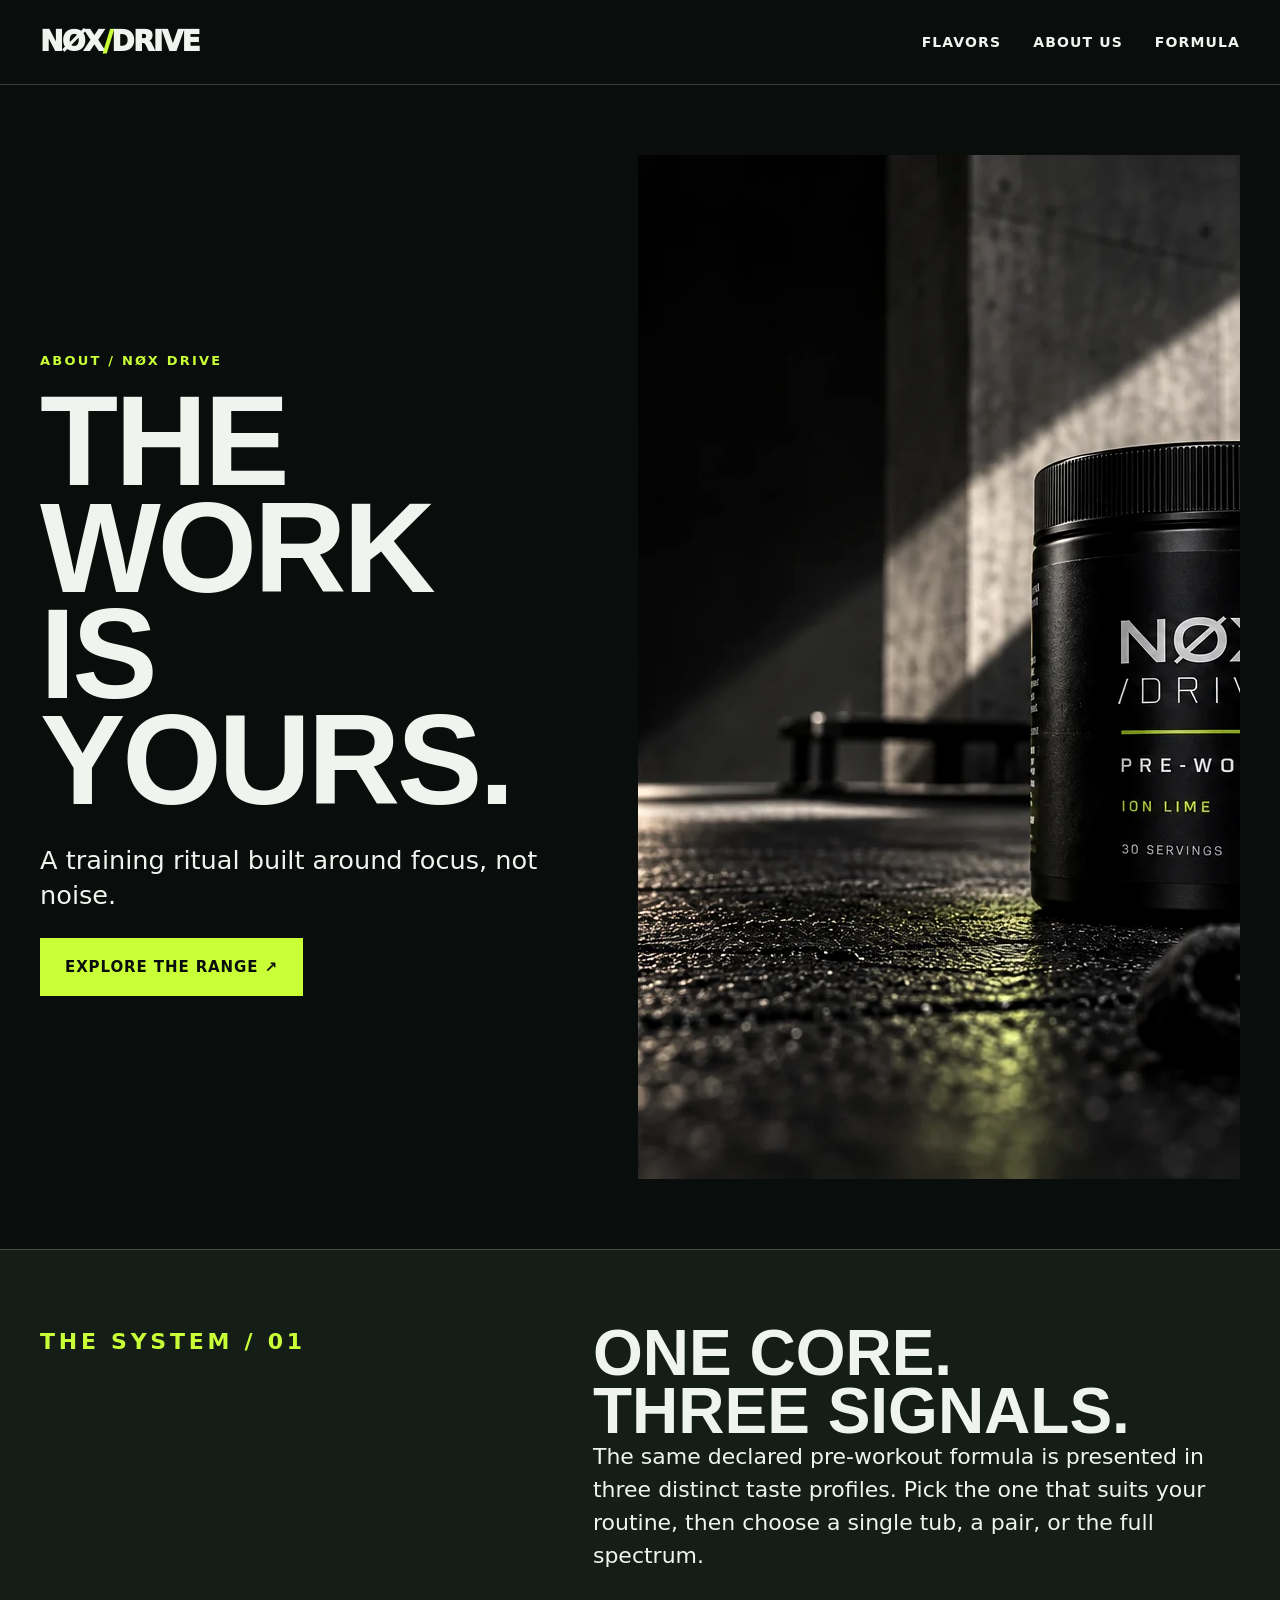
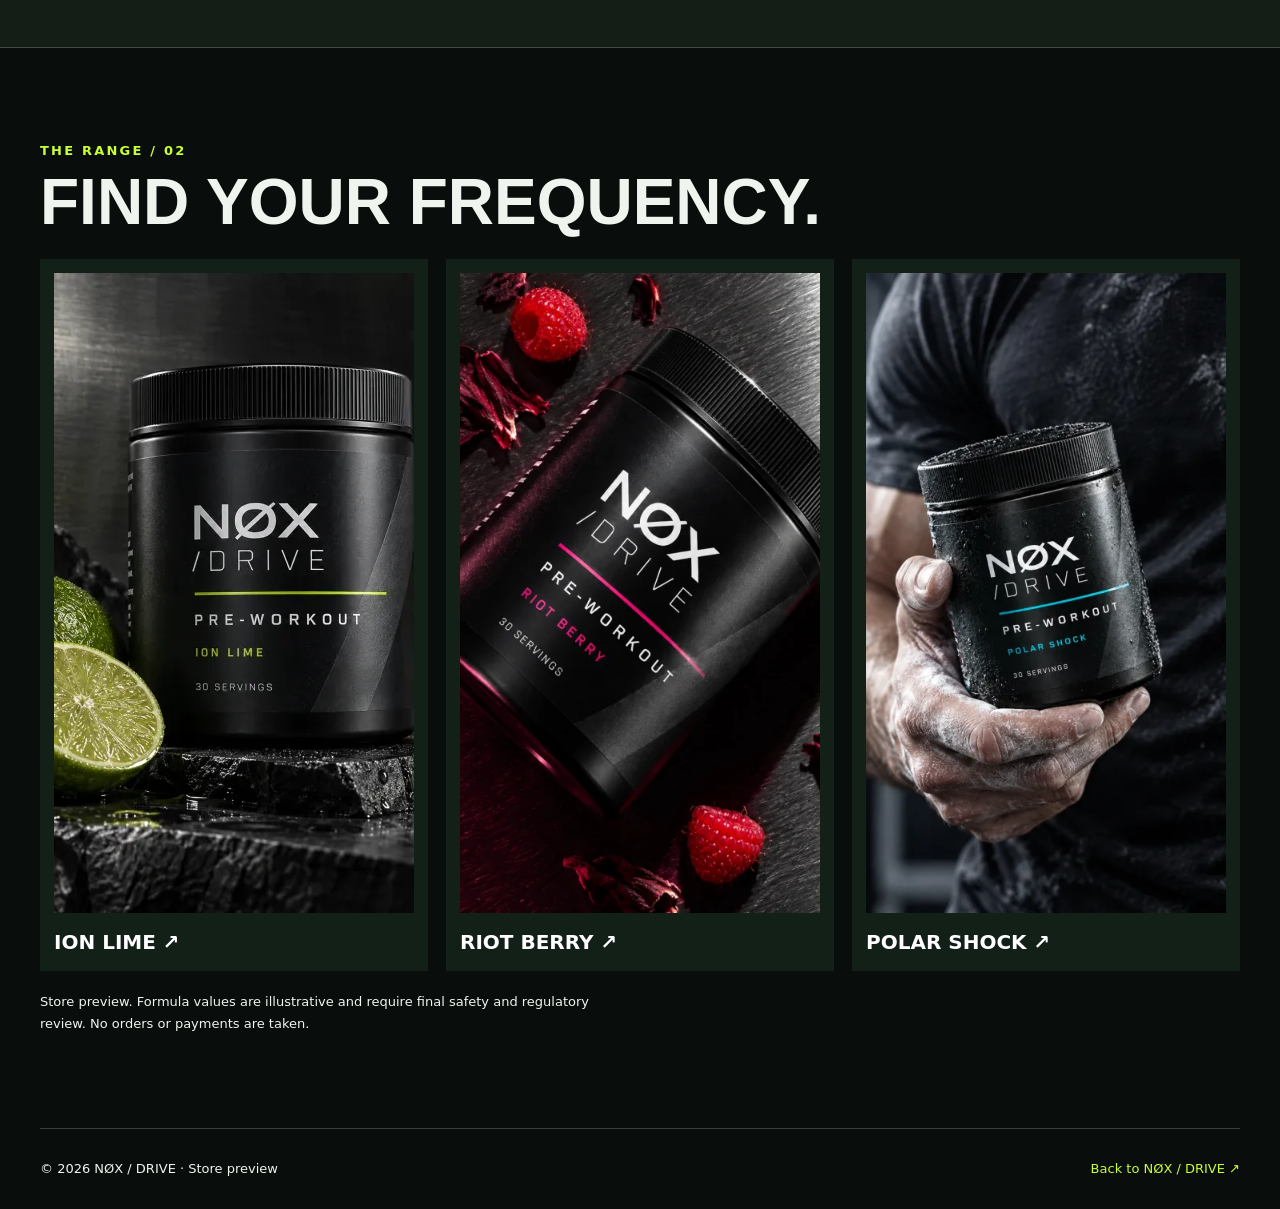
==== about.html @ c9fa3062 "Improve desktop hierarchy and add product pages" ====
<!doctype html><html lang="en"><head><meta charset="utf-8"><meta name="viewport" content="width=device-width,initial-scale=1"><meta name="theme-color" content="#090d0b"><meta name="description" content="The NØX Drive approach to focused training."><title>About NØX Drive — Own your next set</title><link rel="icon" href="data:,"><link rel="stylesheet" href="detail.css"></head><body>
<a class="skip" href="#main">Skip to content</a><header class="topbar"><nav class="nav shell" aria-label="Primary navigation"><a class="brand" href="index.html">NØX<span>/</span>DRIVE</a><div class="navlinks"><a href="index.html#shop">Flavors</a><a href="about.html" aria-current="page">About us</a><a href="index.html#formula">Formula</a></div></nav></header>
<main id="main"><section class="about-hero shell"><div><p class="eyebrow">About / NØX Drive</p><h1 class="display">THE WORK<br>IS YOURS.</h1><p class="lead">A training ritual built around focus, not noise.</p><a class="button" href="index.html#shop">Explore the range ↗</a></div><img src="assets/nox-campaign.webp" width="1536" height="1024" alt="NØX Drive tub beside weights in a dark gym"></section><section class="about-band"><div class="shell"><p class="eyebrow">The system / 01</p><div><h2>One core.<br>Three signals.</h2><p>The same declared pre-workout formula is presented in three distinct taste profiles. Pick the one that suits your routine, then choose a single tub, a pair, or the full spectrum.</p></div></div></section><section class="about-end shell"><p class="eyebrow">The range / 02</p><h2>Find your frequency.</h2><div class="related-grid"><a class="related-card" href="product.html?flavor=lime"><img src="assets/lime-hero-640.webp" width="640" height="640" alt="Ion Lime tub"><span>Ion Lime ↗</span></a><a class="related-card" href="product.html?flavor=berry"><img src="assets/nox-berry-640.webp" width="640" height="640" alt="Riot Berry tub"><span>Riot Berry ↗</span></a><a class="related-card" href="product.html?flavor=polar"><img src="assets/nox-polar-640.webp" width="640" height="640" alt="Polar Shock tub"><span>Polar Shock ↗</span></a></div><p class="caution">Store preview. Formula values are illustrative and require final safety and regulatory review. No orders or payments are taken.</p></section></main><footer class="footer shell"><span>© 2026 NØX / DRIVE · Store preview</span><a href="index.html">Back to NØX / DRIVE ↗</a></footer></body></html>
---- detail.css ----
:root{--black:#090d0b;--ink:#eff4ee;--muted:#b5c2b9;--signal:#c9ff36;--line:#ffffff32}*{box-sizing:border-box}body{margin:0;background:var(--black);color:var(--ink);font:16px/1.5 system-ui,-apple-system,sans-serif}a{color:inherit;text-decoration:none}img{display:block;max-width:100%}.shell{width:min(1440px,calc(100% - 80px));margin:auto}.skip{position:absolute;top:-60px;left:15px;padding:10px;background:var(--signal);color:var(--black)}.skip:focus{top:10px}:focus-visible{outline:3px solid var(--signal);outline-offset:4px}.topbar{border-bottom:1px solid var(--line)}.nav{min-height:84px;display:flex;align-items:center;gap:36px}.brand{font-size:28px;font-weight:950;letter-spacing:-.06em}.brand span{color:var(--signal)}.navlinks{display:flex;gap:32px;margin-left:auto;font-size:14px;font-weight:850;letter-spacing:.08em;text-transform:uppercase}.navlinks a:hover,.text-link:hover{color:var(--signal)}.eyebrow{font-size:13px;font-weight:850;letter-spacing:.17em;text-transform:uppercase;color:var(--signal)}.display{font:900 clamp(70px,10vw,155px)/.83 Impact,'Arial Narrow',sans-serif;letter-spacing:-.025em;text-transform:uppercase;margin:18px 0 30px}.lead{max-width:610px;font-size:clamp(20px,2vw,29px);line-height:1.35}.button{display:inline-flex;align-items:center;justify-content:center;min-height:58px;padding:14px 25px;background:var(--signal);color:var(--black);font-size:15px;font-weight:900;letter-spacing:.06em;text-transform:uppercase}.text-link{display:inline-flex;align-items:center;min-height:52px;margin-left:18px;border-bottom:1px solid var(--line);font-size:14px;font-weight:850;text-transform:uppercase}.product-hero{display:grid;grid-template-columns:1.08fr .92fr;gap:clamp(40px,6vw,100px);align-items:center;padding:80px 0 100px}.product-photo{margin:0;position:relative;background:radial-gradient(circle at 50% 40%,#ffffff24,transparent 65%),#151c17;border:1px solid var(--line)}.product-photo:before{content:"";position:absolute;inset:25px;border:1px solid var(--signal);opacity:.55;pointer-events:none}.product-photo img{width:100%;aspect-ratio:1;object-fit:cover}.product-photo figcaption{position:absolute;left:30px;bottom:25px;background:var(--black);padding:8px 12px;font-size:12px;font-weight:850;letter-spacing:.12em;text-transform:uppercase}.product-copy .display{font-size:clamp(66px,7.5vw,120px)}.product-copy p{color:var(--muted)}.product-copy .lead{color:var(--ink)}.telemetry{display:grid;grid-template-columns:repeat(3,1fr);margin:35px 0 28px;border-block:1px solid var(--line)}.telemetry div{padding:19px 12px 19px 0}.telemetry div+div{border-left:1px solid var(--line);padding-left:18px}.telemetry small{display:block;color:var(--muted);font-size:12px;text-transform:uppercase}.telemetry strong{display:block;font-size:20px}.caution{max-width:550px;margin-top:20px;font-size:13px;line-height:1.7}.related{background:#e6ece5;color:#152019;padding:70px 0 90px}.related .eyebrow{color:#3d5625}.related h2{font:900 clamp(45px,5vw,80px)/.9 Impact,sans-serif;margin:0 0 28px;text-transform:uppercase}.related-grid{display:grid;grid-template-columns:repeat(3,1fr);gap:18px}.related-card{background:#132018;color:white;padding:14px;font-size:20px;font-weight:900;text-transform:uppercase}.related-card img{width:100%;aspect-ratio:1;object-fit:cover;margin-bottom:14px}.related-card[aria-current=page]{outline:4px solid var(--signal)}.about-hero{min-height:680px;display:grid;grid-template-columns:1fr 1.1fr;align-items:center;gap:50px;padding:70px 0}.about-hero .display{max-width:670px}.about-hero img{width:100%;aspect-ratio:1.2;object-fit:cover;filter:contrast(1.05)}.about-band{border-block:1px solid var(--line);background:#151d17;padding:75px 0}.about-band .shell{display:grid;grid-template-columns:.7fr 1fr;gap:100px}.about-band h2{font:900 clamp(46px,5vw,80px)/.9 Impact,sans-serif;text-transform:uppercase;margin:0}.about-band p{font-size:22px;line-height:1.5;margin:0}.about-end{padding:80px 0}.about-end h2{font:900 clamp(46px,5vw,80px)/.9 Impact,sans-serif;margin:0 0 28px;text-transform:uppercase}.footer{display:flex;justify-content:space-between;gap:20px;padding:30px 0;border-top:1px solid var(--line);font-size:13px}.footer a{color:var(--signal)}@media(max-width:780px){.shell{width:calc(100% - 30px)}.nav{min-height:65px;gap:14px}.brand{font-size:20px}.navlinks{gap:12px;font-size:11px;letter-spacing:0}.product-hero,.about-hero{grid-template-columns:1fr;gap:30px;padding:30px 0 55px}.product-photo{order:0}.product-copy{order:1}.product-copy .display,.display{font-size:clamp(58px,16vw,94px)}.lead{font-size:21px}.telemetry strong{font-size:16px}.button{font-size:13px}.text-link{margin-left:0}.related{padding:50px 0}.related-grid{gap:8px}.related-card{padding:6px;font-size:12px}.about-hero img{aspect-ratio:1.3}.about-band .shell{grid-template-columns:1fr;gap:20px}.about-band p{font-size:18px}.footer{flex-direction:column}}@media(max-width:380px){.brand{font-size:18px}.navlinks{font-size:10px}}
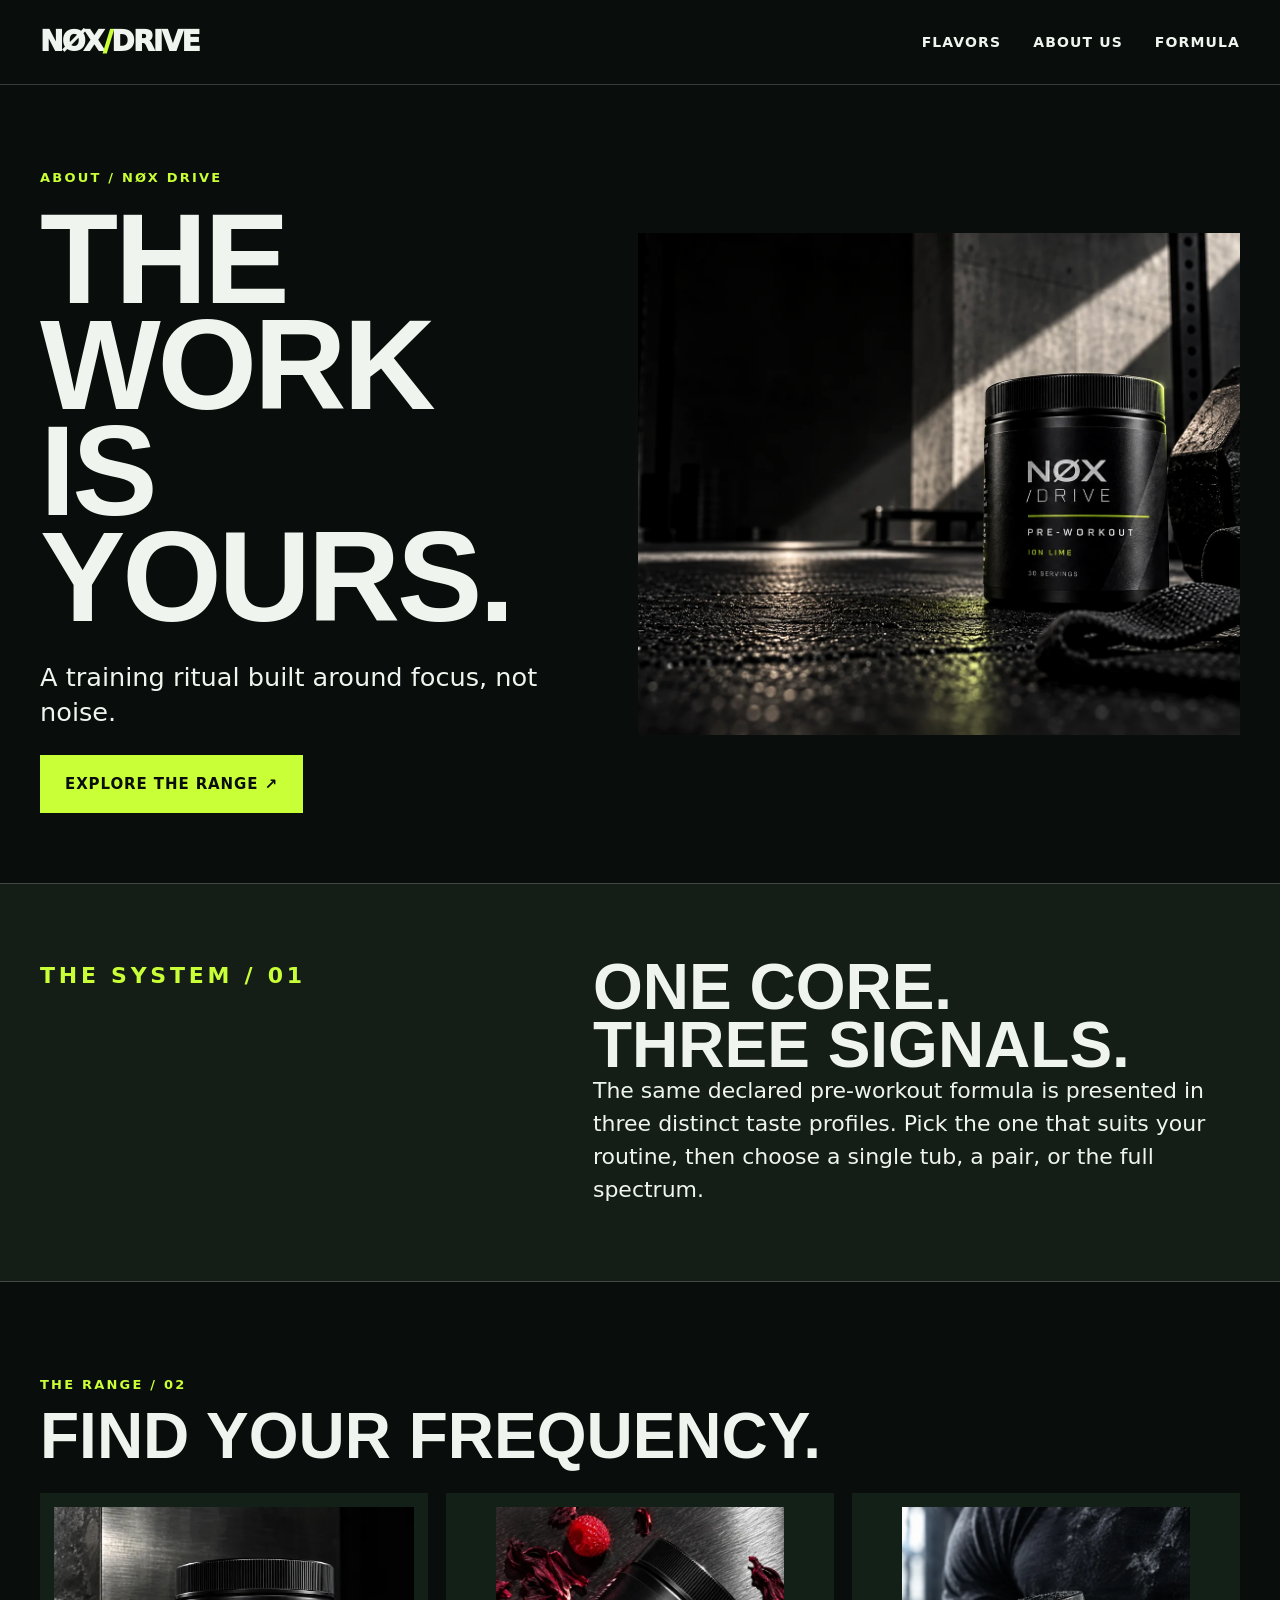
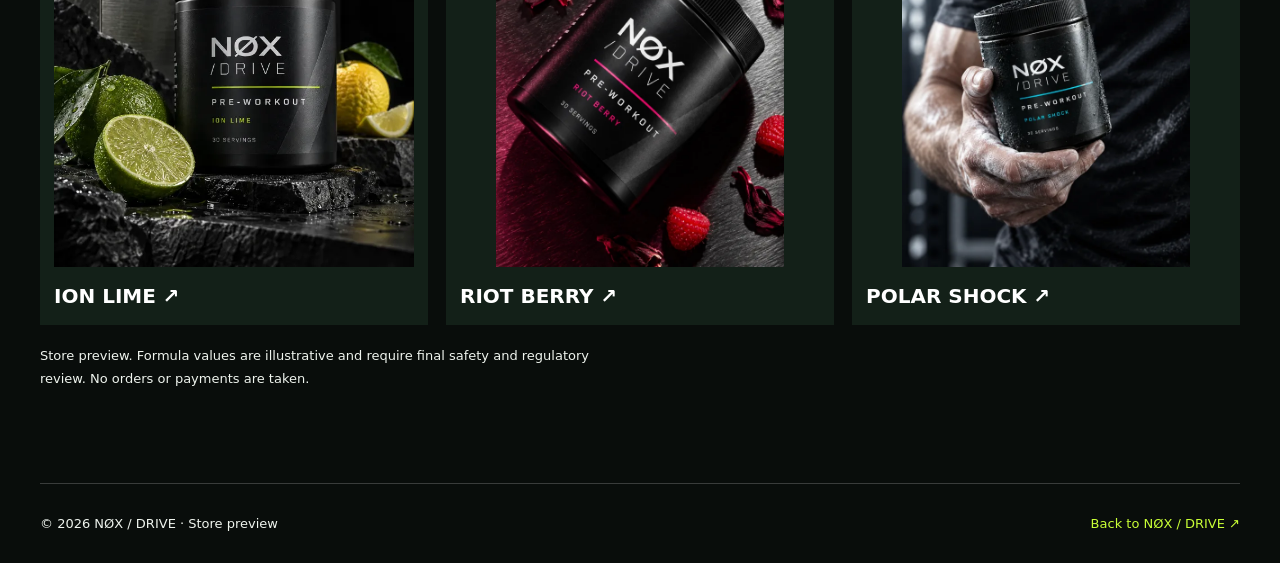
==== commit 05d23654: "Fix responsive photography and multipage cart regressions" ====
--- a/about.html
+++ b/about.html
@@ -1,3 +1,3 @@
-<!doctype html><html lang="en"><head><meta charset="utf-8"><meta name="viewport" content="width=device-width,initial-scale=1"><meta name="theme-color" content="#090d0b"><meta name="description" content="The NØX Drive approach to focused training."><title>About NØX Drive — Own your next set</title><link rel="icon" href="data:,"><link rel="stylesheet" href="detail.css"></head><body>
+<!doctype html><html lang="en"><head><meta charset="utf-8"><meta name="viewport" content="width=device-width,initial-scale=1"><meta name="theme-color" content="#090d0b"><meta name="description" content="The NØX Drive approach to focused training."><title>About NØX Drive — Own your next set</title><link rel="icon" href="data:,"><link rel="stylesheet" href="detail.css?v=20260922b"></head><body>
 <a class="skip" href="#main">Skip to content</a><header class="topbar"><nav class="nav shell" aria-label="Primary navigation"><a class="brand" href="index.html">NØX<span>/</span>DRIVE</a><div class="navlinks"><a href="index.html#shop">Flavors</a><a href="about.html" aria-current="page">About us</a><a href="index.html#formula">Formula</a></div></nav></header>
 <main id="main"><section class="about-hero shell"><div><p class="eyebrow">About / NØX Drive</p><h1 class="display">THE WORK<br>IS YOURS.</h1><p class="lead">A training ritual built around focus, not noise.</p><a class="button" href="index.html#shop">Explore the range ↗</a></div><img src="assets/nox-campaign.webp" width="1536" height="1024" alt="NØX Drive tub beside weights in a dark gym"></section><section class="about-band"><div class="shell"><p class="eyebrow">The system / 01</p><div><h2>One core.<br>Three signals.</h2><p>The same declared pre-workout formula is presented in three distinct taste profiles. Pick the one that suits your routine, then choose a single tub, a pair, or the full spectrum.</p></div></div></section><section class="about-end shell"><p class="eyebrow">The range / 02</p><h2>Find your frequency.</h2><div class="related-grid"><a class="related-card" href="product.html?flavor=lime"><img src="assets/lime-hero-640.webp" width="640" height="640" alt="Ion Lime tub"><span>Ion Lime ↗</span></a><a class="related-card" href="product.html?flavor=berry"><img src="assets/nox-berry-640.webp" width="640" height="640" alt="Riot Berry tub"><span>Riot Berry ↗</span></a><a class="related-card" href="product.html?flavor=polar"><img src="assets/nox-polar-640.webp" width="640" height="640" alt="Polar Shock tub"><span>Polar Shock ↗</span></a></div><p class="caution">Store preview. Formula values are illustrative and require final safety and regulatory review. No orders or payments are taken.</p></section></main><footer class="footer shell"><span>© 2026 NØX / DRIVE · Store preview</span><a href="index.html">Back to NØX / DRIVE ↗</a></footer></body></html>
--- a/detail.css
+++ b/detail.css
@@ -1 +1,8 @@
 :root{--black:#090d0b;--ink:#eff4ee;--muted:#b5c2b9;--signal:#c9ff36;--line:#ffffff32}*{box-sizing:border-box}body{margin:0;background:var(--black);color:var(--ink);font:16px/1.5 system-ui,-apple-system,sans-serif}a{color:inherit;text-decoration:none}img{display:block;max-width:100%}.shell{width:min(1440px,calc(100% - 80px));margin:auto}.skip{position:absolute;top:-60px;left:15px;padding:10px;background:var(--signal);color:var(--black)}.skip:focus{top:10px}:focus-visible{outline:3px solid var(--signal);outline-offset:4px}.topbar{border-bottom:1px solid var(--line)}.nav{min-height:84px;display:flex;align-items:center;gap:36px}.brand{font-size:28px;font-weight:950;letter-spacing:-.06em}.brand span{color:var(--signal)}.navlinks{display:flex;gap:32px;margin-left:auto;font-size:14px;font-weight:850;letter-spacing:.08em;text-transform:uppercase}.navlinks a:hover,.text-link:hover{color:var(--signal)}.eyebrow{font-size:13px;font-weight:850;letter-spacing:.17em;text-transform:uppercase;color:var(--signal)}.display{font:900 clamp(70px,10vw,155px)/.83 Impact,'Arial Narrow',sans-serif;letter-spacing:-.025em;text-transform:uppercase;margin:18px 0 30px}.lead{max-width:610px;font-size:clamp(20px,2vw,29px);line-height:1.35}.button{display:inline-flex;align-items:center;justify-content:center;min-height:58px;padding:14px 25px;background:var(--signal);color:var(--black);font-size:15px;font-weight:900;letter-spacing:.06em;text-transform:uppercase}.text-link{display:inline-flex;align-items:center;min-height:52px;margin-left:18px;border-bottom:1px solid var(--line);font-size:14px;font-weight:850;text-transform:uppercase}.product-hero{display:grid;grid-template-columns:1.08fr .92fr;gap:clamp(40px,6vw,100px);align-items:center;padding:80px 0 100px}.product-photo{margin:0;position:relative;background:radial-gradient(circle at 50% 40%,#ffffff24,transparent 65%),#151c17;border:1px solid var(--line)}.product-photo:before{content:"";position:absolute;inset:25px;border:1px solid var(--signal);opacity:.55;pointer-events:none}.product-photo img{width:100%;aspect-ratio:1;object-fit:cover}.product-photo figcaption{position:absolute;left:30px;bottom:25px;background:var(--black);padding:8px 12px;font-size:12px;font-weight:850;letter-spacing:.12em;text-transform:uppercase}.product-copy .display{font-size:clamp(66px,7.5vw,120px)}.product-copy p{color:var(--muted)}.product-copy .lead{color:var(--ink)}.telemetry{display:grid;grid-template-columns:repeat(3,1fr);margin:35px 0 28px;border-block:1px solid var(--line)}.telemetry div{padding:19px 12px 19px 0}.telemetry div+div{border-left:1px solid var(--line);padding-left:18px}.telemetry small{display:block;color:var(--muted);font-size:12px;text-transform:uppercase}.telemetry strong{display:block;font-size:20px}.caution{max-width:550px;margin-top:20px;font-size:13px;line-height:1.7}.related{background:#e6ece5;color:#152019;padding:70px 0 90px}.related .eyebrow{color:#3d5625}.related h2{font:900 clamp(45px,5vw,80px)/.9 Impact,sans-serif;margin:0 0 28px;text-transform:uppercase}.related-grid{display:grid;grid-template-columns:repeat(3,1fr);gap:18px}.related-card{background:#132018;color:white;padding:14px;font-size:20px;font-weight:900;text-transform:uppercase}.related-card img{width:100%;aspect-ratio:1;object-fit:cover;margin-bottom:14px}.related-card[aria-current=page]{outline:4px solid var(--signal)}.about-hero{min-height:680px;display:grid;grid-template-columns:1fr 1.1fr;align-items:center;gap:50px;padding:70px 0}.about-hero .display{max-width:670px}.about-hero img{width:100%;aspect-ratio:1.2;object-fit:cover;filter:contrast(1.05)}.about-band{border-block:1px solid var(--line);background:#151d17;padding:75px 0}.about-band .shell{display:grid;grid-template-columns:.7fr 1fr;gap:100px}.about-band h2{font:900 clamp(46px,5vw,80px)/.9 Impact,sans-serif;text-transform:uppercase;margin:0}.about-band p{font-size:22px;line-height:1.5;margin:0}.about-end{padding:80px 0}.about-end h2{font:900 clamp(46px,5vw,80px)/.9 Impact,sans-serif;margin:0 0 28px;text-transform:uppercase}.footer{display:flex;justify-content:space-between;gap:20px;padding:30px 0;border-top:1px solid var(--line);font-size:13px}.footer a{color:var(--signal)}@media(max-width:780px){.shell{width:calc(100% - 30px)}.nav{min-height:65px;gap:14px}.brand{font-size:20px}.navlinks{gap:12px;font-size:11px;letter-spacing:0}.product-hero,.about-hero{grid-template-columns:1fr;gap:30px;padding:30px 0 55px}.product-photo{order:0}.product-copy{order:1}.product-copy .display,.display{font-size:clamp(58px,16vw,94px)}.lead{font-size:21px}.telemetry strong{font-size:16px}.button{font-size:13px}.text-link{margin-left:0}.related{padding:50px 0}.related-grid{gap:8px}.related-card{padding:6px;font-size:12px}.about-hero img{aspect-ratio:1.3}.about-band .shell{grid-template-columns:1fr;gap:20px}.about-band p{font-size:18px}.footer{flex-direction:column}}@media(max-width:380px){.brand{font-size:18px}.navlinks{font-size:10px}}
+/* Responsive media: HTML dimensions reserve space, CSS preserves the photo. */
+img{height:auto}
+.product-photo img,.product-image img{height:auto;aspect-ratio:auto;object-fit:contain;max-height:680px;width:100%}
+.related-card img{height:auto;aspect-ratio:1;object-fit:contain}
+.product-hero>*,.about-hero>*{min-width:0}
+.display{overflow-wrap:break-word}
+@media(max-width:780px){.product-photo img,.product-image img{max-height:480px;aspect-ratio:auto}.related-card{overflow-wrap:break-word}}
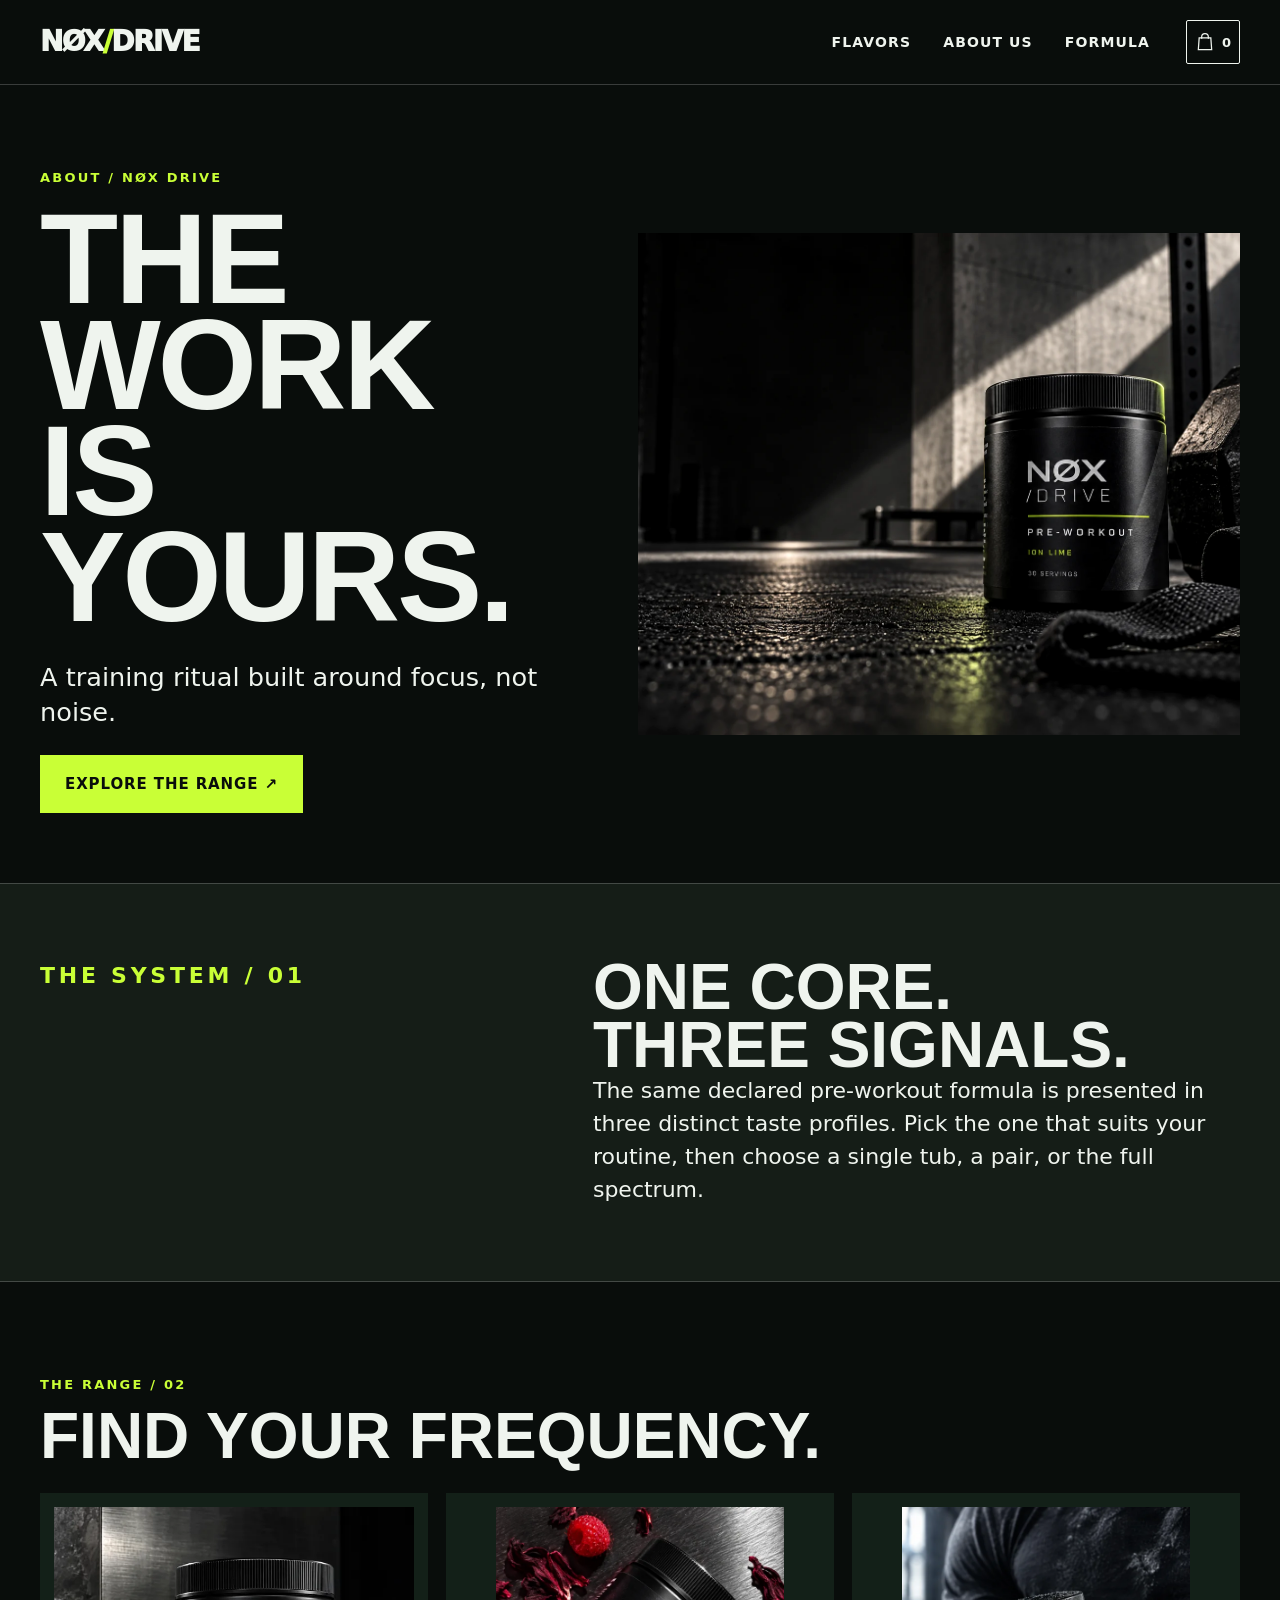
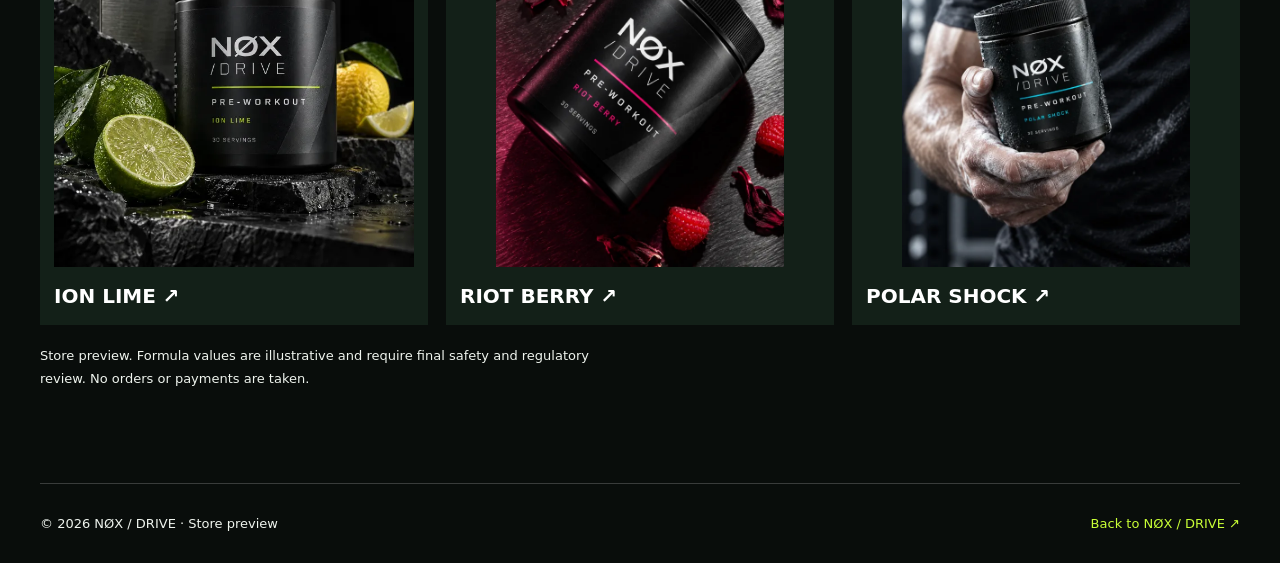
==== commit 85613e5d: "Refine premium product UX with direct bag and mobile hierarchy" ====
--- a/about.html
+++ b/about.html
@@ -1,3 +1,3 @@
-<!doctype html><html lang="en"><head><meta charset="utf-8"><meta name="viewport" content="width=device-width,initial-scale=1"><meta name="theme-color" content="#090d0b"><meta name="description" content="The NØX Drive approach to focused training."><title>About NØX Drive — Own your next set</title><link rel="icon" href="data:,"><link rel="stylesheet" href="detail.css?v=20260922b"></head><body>
+<!doctype html><html lang="en" data-brand="nox"><head><meta charset="utf-8"><meta name="viewport" content="width=device-width,initial-scale=1"><meta name="theme-color" content="#090d0b"><meta name="description" content="The NØX Drive approach to focused training."><title>About NØX Drive — Own your next set</title><link rel="icon" href="data:,"><link rel="stylesheet" href="detail.css?v=20260922b"><link rel="stylesheet" href="detail-commerce.css?v=20260922c"></head><body>
 <a class="skip" href="#main">Skip to content</a><header class="topbar"><nav class="nav shell" aria-label="Primary navigation"><a class="brand" href="index.html">NØX<span>/</span>DRIVE</a><div class="navlinks"><a href="index.html#shop">Flavors</a><a href="about.html" aria-current="page">About us</a><a href="index.html#formula">Formula</a></div></nav></header>
-<main id="main"><section class="about-hero shell"><div><p class="eyebrow">About / NØX Drive</p><h1 class="display">THE WORK<br>IS YOURS.</h1><p class="lead">A training ritual built around focus, not noise.</p><a class="button" href="index.html#shop">Explore the range ↗</a></div><img src="assets/nox-campaign.webp" width="1536" height="1024" alt="NØX Drive tub beside weights in a dark gym"></section><section class="about-band"><div class="shell"><p class="eyebrow">The system / 01</p><div><h2>One core.<br>Three signals.</h2><p>The same declared pre-workout formula is presented in three distinct taste profiles. Pick the one that suits your routine, then choose a single tub, a pair, or the full spectrum.</p></div></div></section><section class="about-end shell"><p class="eyebrow">The range / 02</p><h2>Find your frequency.</h2><div class="related-grid"><a class="related-card" href="product.html?flavor=lime"><img src="assets/lime-hero-640.webp" width="640" height="640" alt="Ion Lime tub"><span>Ion Lime ↗</span></a><a class="related-card" href="product.html?flavor=berry"><img src="assets/nox-berry-640.webp" width="640" height="640" alt="Riot Berry tub"><span>Riot Berry ↗</span></a><a class="related-card" href="product.html?flavor=polar"><img src="assets/nox-polar-640.webp" width="640" height="640" alt="Polar Shock tub"><span>Polar Shock ↗</span></a></div><p class="caution">Store preview. Formula values are illustrative and require final safety and regulatory review. No orders or payments are taken.</p></section></main><footer class="footer shell"><span>© 2026 NØX / DRIVE · Store preview</span><a href="index.html">Back to NØX / DRIVE ↗</a></footer></body></html>
+<main id="main"><section class="about-hero shell"><div><p class="eyebrow">About / NØX Drive</p><h1 class="display">THE WORK<br>IS YOURS.</h1><p class="lead">A training ritual built around focus, not noise.</p><a class="button" href="index.html#shop">Explore the range ↗</a></div><img src="assets/nox-campaign.webp" width="1536" height="1024" alt="NØX Drive tub beside weights in a dark gym"></section><section class="about-band"><div class="shell"><p class="eyebrow">The system / 01</p><div><h2>One core.<br>Three signals.</h2><p>The same declared pre-workout formula is presented in three distinct taste profiles. Pick the one that suits your routine, then choose a single tub, a pair, or the full spectrum.</p></div></div></section><section class="about-end shell"><p class="eyebrow">The range / 02</p><h2>Find your frequency.</h2><div class="related-grid"><a class="related-card" href="product.html?flavor=lime"><img src="assets/lime-hero-640.webp" width="640" height="640" alt="Ion Lime tub"><span>Ion Lime ↗</span></a><a class="related-card" href="product.html?flavor=berry"><img src="assets/nox-berry-640.webp" width="640" height="640" alt="Riot Berry tub"><span>Riot Berry ↗</span></a><a class="related-card" href="product.html?flavor=polar"><img src="assets/nox-polar-640.webp" width="640" height="640" alt="Polar Shock tub"><span>Polar Shock ↗</span></a></div><p class="caution">Store preview. Formula values are illustrative and require final safety and regulatory review. No orders or payments are taken.</p></section></main><footer class="footer shell"><span>© 2026 NØX / DRIVE · Store preview</span><a href="index.html">Back to NØX / DRIVE ↗</a></footer><script src="detail-commerce.js?v=20260922c" defer></script><script src="cart.js?v=20260922b" defer></script></body></html>
--- a/detail-commerce.css
+++ b/detail-commerce.css
@@ -0,0 +1,42 @@
+/* Commerce utilities retain each brand's art direction. */
+:root{--bag-paper:#fbf9ef;--bag-ink:#143a31;--bag-action:#143a31;--bag-on-action:#fff}
+html[data-brand="nox"]{--bag-paper:#101712;--bag-ink:#eff4ee;--bag-action:var(--signal);--bag-on-action:#090d0b}
+html[data-brand="lumera"]{--bag-paper:#fcf9f1;--bag-ink:#263d35;--bag-action:#263d35}
+.detail-header{position:relative}.detail-bag{flex-shrink:0;display:inline-flex;align-items:center;justify-content:center;gap:7px;min-width:48px;min-height:44px;padding:8px;border:1px solid currentColor;border-radius:2px;background:none;color:inherit;cursor:pointer;font:600 13px system-ui}
+html[data-brand="lumera"] .detail-header{grid-template-columns:1fr auto 1fr auto}
+.detail-crumb{padding-top:24px;font-size:13px;color:inherit;opacity:.8;display:flex;gap:12px;align-items:center}.detail-crumb a{padding:8px 0;text-decoration:underline;text-underline-offset:4px}
+.detail-options{display:flex;gap:8px;flex-wrap:wrap;margin:22px 0}.detail-options a{display:inline-flex;align-items:center;min-height:44px;padding:9px 13px;border:1px solid var(--line);font:600 12px/1.3 system-ui}
+.detail-options a[aria-current="page"]{background:var(--bag-action);color:var(--bag-on-action);border-color:var(--bag-action)}.detail-options a:hover{border-color:currentColor}
+#product-add{border:0;cursor:pointer;transition:filter .15s}#product-add:hover{filter:brightness(.92)}
+.product-copy #product-description{display:none}
+.product-copy .button{font-family:inherit}
+.detail-locked{overflow:hidden}.detail-overlay{position:fixed;inset:0;background:#07160fa6;z-index:90;opacity:0;pointer-events:none;transition:opacity .2s}.detail-overlay.is-open{opacity:1;pointer-events:auto}
+.detail-cart{position:fixed;right:0;inset-block:0;z-index:100;width:min(480px,100%);display:grid;grid-template-rows:auto minmax(0,1fr) auto;background:var(--bag-paper);color:var(--bag-ink);box-shadow:-20px 0 70px #0003;transform:translateX(105%);transition:transform .25s}.detail-cart.is-open{transform:none}.detail-cart[inert]{visibility:hidden}
+.detail-cart button{font:600 14px system-ui;cursor:pointer;color:inherit}.cart-head{display:flex;align-items:center;justify-content:space-between;border-bottom:1px solid var(--line);padding:20px 24px}.cart-head h2{font-size:26px;margin:0}.cart-head button{background:none;border:0;min-height:44px;padding:10px}
+.detail-lines{padding:8px 24px;overflow:auto;overscroll-behavior:contain}.shop-line{display:grid;grid-template-columns:88px minmax(0,1fr);gap:16px;padding:22px 0;border-bottom:1px solid var(--line)}.shop-line img{width:88px;height:110px;object-fit:contain}.shop-line h3{font:600 17px/1.35 system-ui;margin:0 0 6px}.shop-line p{font-size:13px;line-height:1.5;margin:0 0 8px;opacity:.8}.shop-line strong{font-size:16px}.shop-quantity{display:flex;flex-wrap:wrap;align-items:center;margin-top:10px;gap:6px}.shop-quantity button{min-width:40px;min-height:44px;background:none;border:1px solid var(--line);padding:8px}.shop-quantity output{min-width:24px;text-align:center}.shop-quantity .shop-remove{border:0;text-decoration:underline;font-size:12px}.shop-empty{padding:50px 0;line-height:1.7}
+.cart-foot{border-top:1px solid var(--line);padding:22px 24px max(22px,env(safe-area-inset-bottom))}.cart-foot[hidden]{display:none}.detail-total{display:flex;justify-content:space-between;font-size:20px;margin-bottom:18px}#checkout,.demo-return{width:100%;padding:16px;min-height:54px;background:var(--bag-action);color:var(--bag-on-action);border:0}#checkout:disabled{opacity:.4;cursor:not-allowed}.cart-foot p{font-size:12px;text-align:center;margin:12px 0 0}.demo-complete{padding:50px 0}.demo-complete>span{font-size:13px;letter-spacing:.1em}.demo-complete p{line-height:1.6;font-size:15px}
+.detail-toast{position:fixed;z-index:110;left:50%;bottom:20px;transform:translate(-50%,20px);opacity:0;visibility:hidden;max-width:calc(100% - 32px);padding:12px 20px;background:var(--bag-action);color:var(--bag-on-action);font-size:14px;pointer-events:none}.detail-toast.show{opacity:1;visibility:visible;transform:translate(-50%,0)}
+.detail-locked .detail-toast{clip-path:inset(50%);width:1px;height:1px;padding:0;overflow:hidden}
+@media(min-width:1100px){.product-hero{padding-top:36px}.product-copy .display{font-size:clamp(70px,6.2vw,108px)}}
+@media(max-width:780px){
+ .detail-header{gap:12px;flex-wrap:wrap;align-items:center;padding-block:14px}
+ .detail-header nav,.detail-header .navlinks{gap:16px;font-size:12px}
+ .detail-header .navlinks{order:3;flex-basis:100%;margin:0;justify-content:flex-start}
+ html[data-brand="nox"] .detail-bag{margin-left:auto}
+ html[data-brand="vyra"] .detail-header nav{order:3;width:100%;justify-content:flex-start}
+ html[data-brand="vyra"] .detail-bag{margin-left:auto}
+ html[data-brand="lumera"] .detail-header{grid-template-columns:1fr auto;gap:6px 16px}
+ html[data-brand="lumera"] .detail-header .wordmark{grid-column:1;grid-row:1}
+ html[data-brand="lumera"] .detail-header nav:first-child{grid-column:1/-1;grid-row:2;justify-content:flex-start}
+ html[data-brand="lumera"] .detail-header nav:last-of-type{display:none}
+ html[data-brand="lumera"] .detail-bag{grid-column:2;grid-row:1}
+ .detail-crumb{padding-top:12px;font-size:12px}.product-hero{padding-top:16px;gap:22px}
+ .product-image,.product-photo{grid-row:1;margin:0;order:0}.product-copy{order:1}
+ .product-image img,.product-photo img{max-height:350px;object-fit:contain}
+ .product-copy .display{font-size:clamp(52px,13vw,74px);line-height:1;letter-spacing:-.045em;margin-block:14px 20px}
+ .product-copy .lead{font-size:22px}.product-copy .intro{font-size:17px}
+ .product-copy>.button{width:100%;margin:20px 0 0}.product-copy>.text-link{margin:10px 0 0}
+ .detail-options{gap:6px;margin:20px 0}.detail-options a{flex:1;justify-content:center;text-align:center;padding:8px;min-width:0;font-size:11px}
+ .related-grid{gap:12px}.related-card{line-height:1.45}
+}
+@media(prefers-reduced-motion:reduce){*,*::before,*::after{scroll-behavior:auto!important;transition:none!important;animation:none!important}}
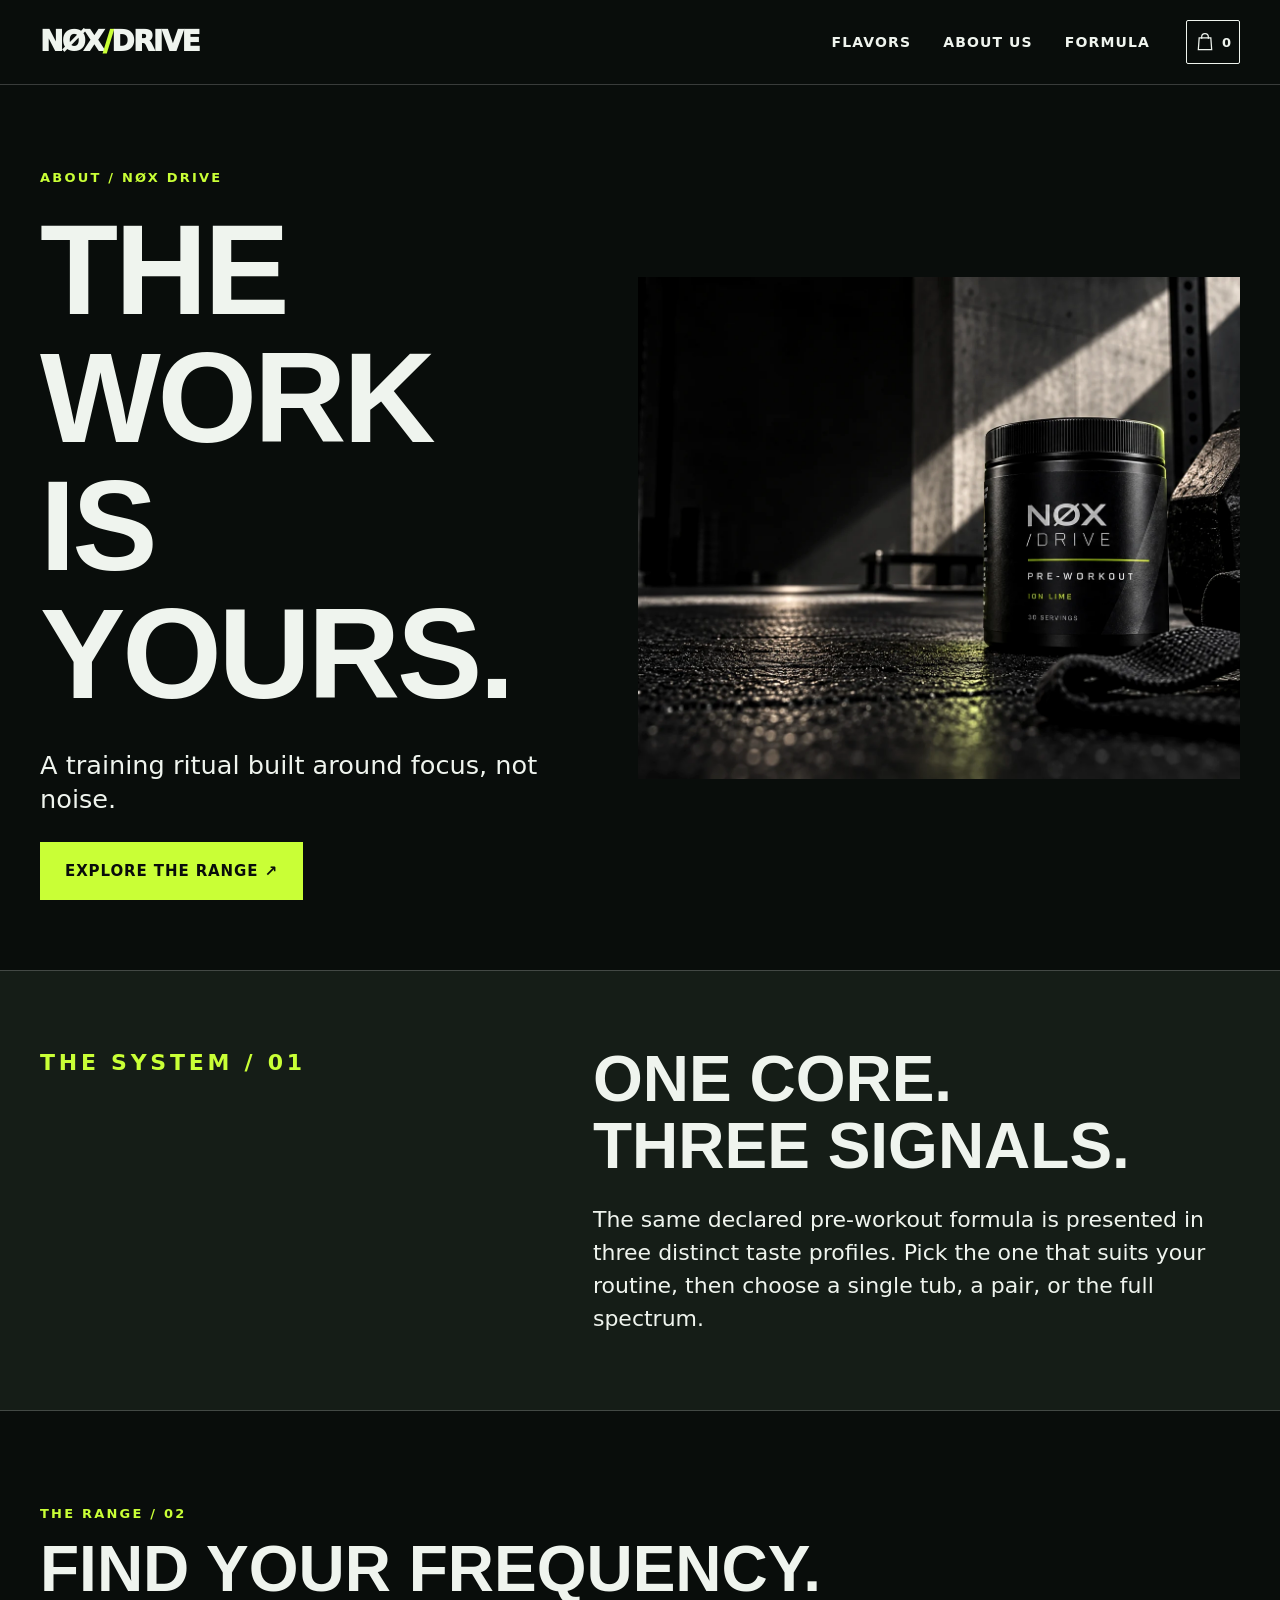
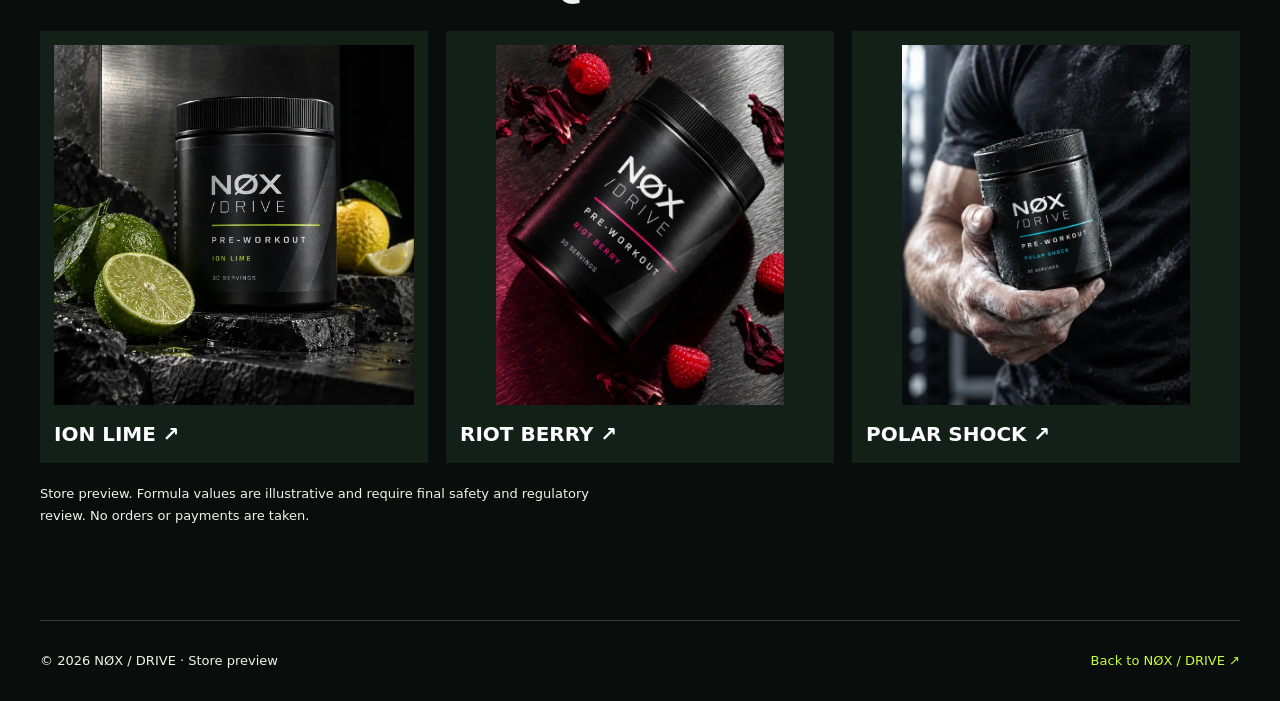
==== commit b9e0deda: "Refine display rhythm and supporting text readability" ====
--- a/about.html
+++ b/about.html
@@ -1,3 +1,3 @@
-<!doctype html><html lang="en" data-brand="nox"><head><meta charset="utf-8"><meta name="viewport" content="width=device-width,initial-scale=1"><meta name="theme-color" content="#090d0b"><meta name="description" content="The NØX Drive approach to focused training."><title>About NØX Drive — Own your next set</title><link rel="icon" href="data:,"><link rel="stylesheet" href="detail.css?v=20260922b"><link rel="stylesheet" href="detail-commerce.css?v=20260922c"></head><body>
+<!doctype html><html lang="en" data-brand="nox"><head><meta charset="utf-8"><meta name="viewport" content="width=device-width,initial-scale=1"><meta name="theme-color" content="#090d0b"><meta name="description" content="The NØX Drive approach to focused training."><title>About NØX Drive — Own your next set</title><link rel="icon" href="data:,"><link rel="stylesheet" href="detail.css?v=20260922g"><link rel="stylesheet" href="detail-commerce.css?v=20260922c"></head><body>
 <a class="skip" href="#main">Skip to content</a><header class="topbar"><nav class="nav shell" aria-label="Primary navigation"><a class="brand" href="index.html">NØX<span>/</span>DRIVE</a><div class="navlinks"><a href="index.html#shop">Flavors</a><a href="about.html" aria-current="page">About us</a><a href="index.html#formula">Formula</a></div></nav></header>
 <main id="main"><section class="about-hero shell"><div><p class="eyebrow">About / NØX Drive</p><h1 class="display">THE WORK<br>IS YOURS.</h1><p class="lead">A training ritual built around focus, not noise.</p><a class="button" href="index.html#shop">Explore the range ↗</a></div><img src="assets/nox-campaign.webp" width="1536" height="1024" alt="NØX Drive tub beside weights in a dark gym"></section><section class="about-band"><div class="shell"><p class="eyebrow">The system / 01</p><div><h2>One core.<br>Three signals.</h2><p>The same declared pre-workout formula is presented in three distinct taste profiles. Pick the one that suits your routine, then choose a single tub, a pair, or the full spectrum.</p></div></div></section><section class="about-end shell"><p class="eyebrow">The range / 02</p><h2>Find your frequency.</h2><div class="related-grid"><a class="related-card" href="product.html?flavor=lime"><img src="assets/lime-hero-640.webp" width="640" height="640" alt="Ion Lime tub"><span>Ion Lime ↗</span></a><a class="related-card" href="product.html?flavor=berry"><img src="assets/nox-berry-640.webp" width="640" height="640" alt="Riot Berry tub"><span>Riot Berry ↗</span></a><a class="related-card" href="product.html?flavor=polar"><img src="assets/nox-polar-640.webp" width="640" height="640" alt="Polar Shock tub"><span>Polar Shock ↗</span></a></div><p class="caution">Store preview. Formula values are illustrative and require final safety and regulatory review. No orders or payments are taken.</p></section></main><footer class="footer shell"><span>© 2026 NØX / DRIVE · Store preview</span><a href="index.html">Back to NØX / DRIVE ↗</a></footer><script src="detail-commerce.js?v=20260922c" defer></script><script src="cart.js?v=20260922b" defer></script></body></html>
--- a/detail.css
+++ b/detail.css
@@ -5,4 +5,8 @@
 .related-card img{height:auto;aspect-ratio:1;object-fit:contain}
 .product-hero>*,.about-hero>*{min-width:0}
 .display{overflow-wrap:break-word}
+.display{line-height:1}
+.related h2,.about-band h2,.about-end h2{line-height:1.05}
+.about-band h2{margin-bottom:22px}
+@media(max-width:780px){.related-card{font-size:14px;line-height:1.45}.related-card img{margin-bottom:12px}}
 @media(max-width:780px){.product-photo img,.product-image img{max-height:480px;aspect-ratio:auto}.related-card{overflow-wrap:break-word}}
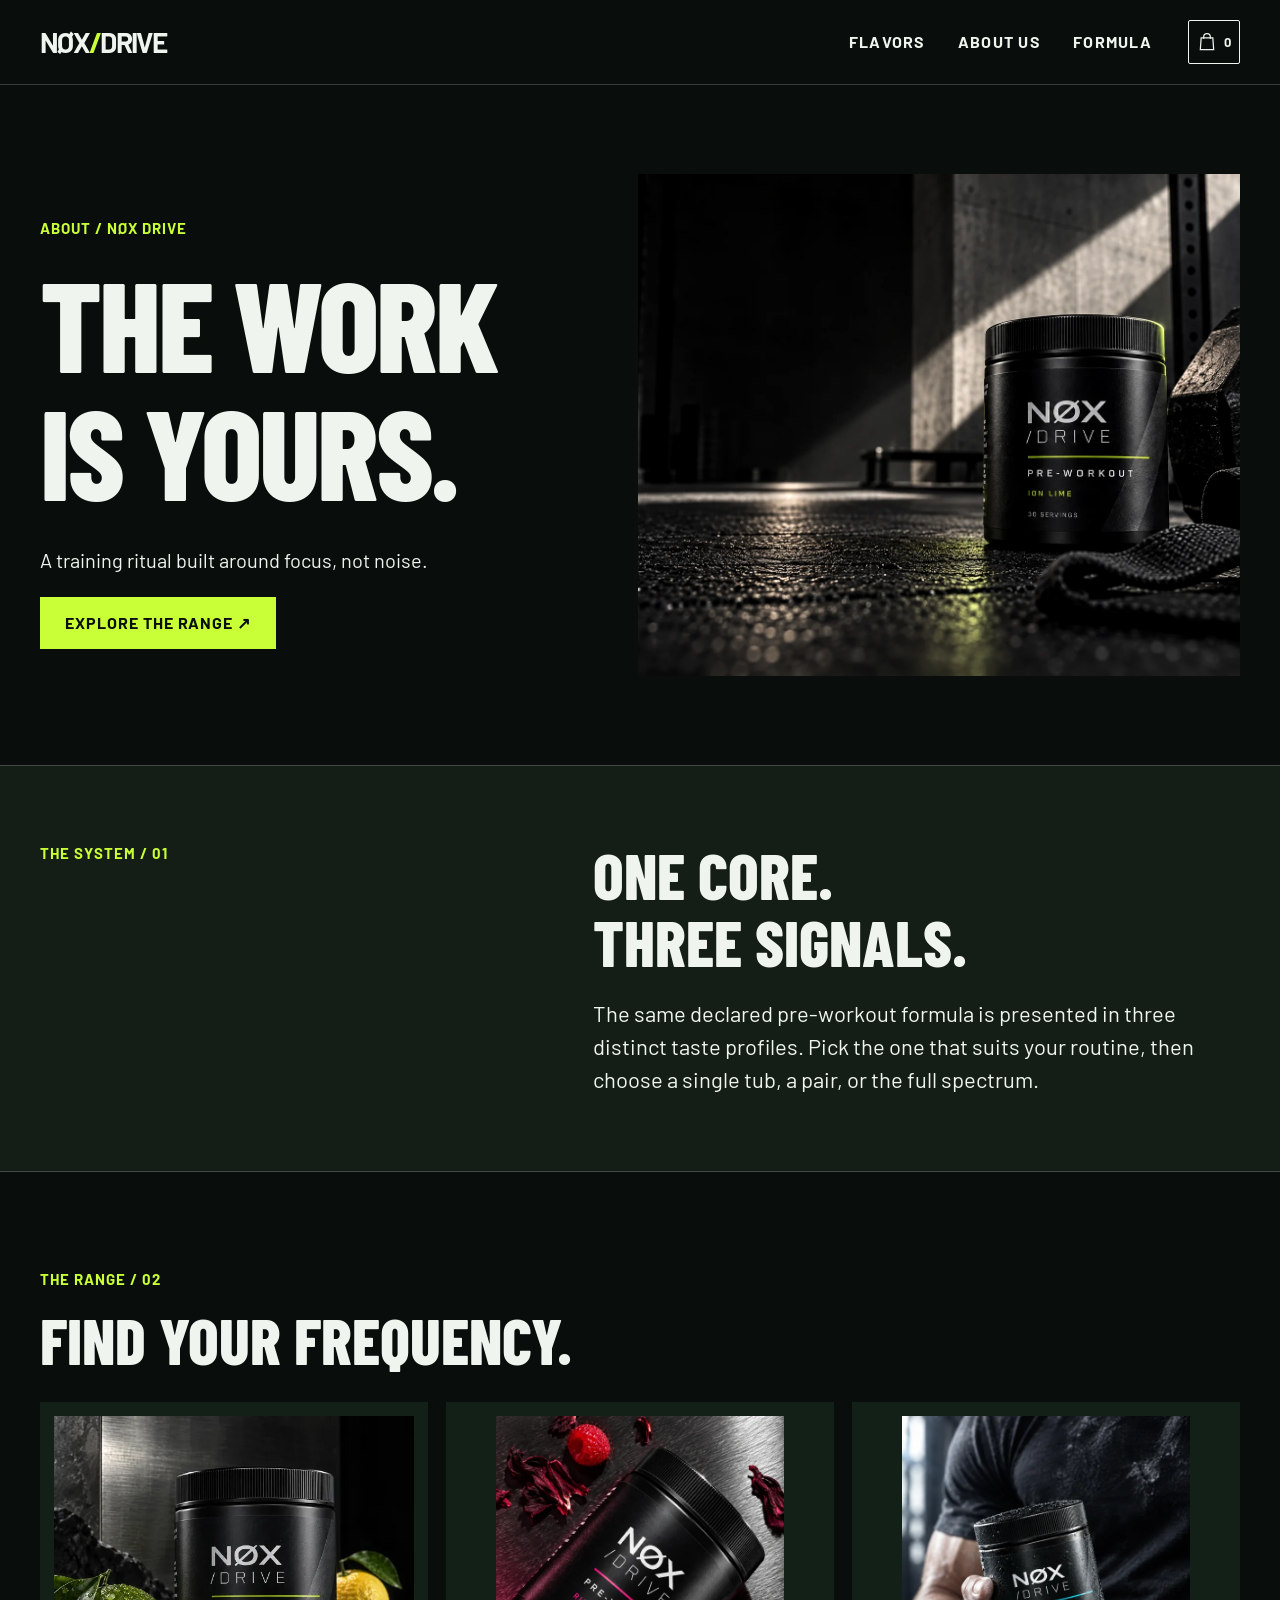
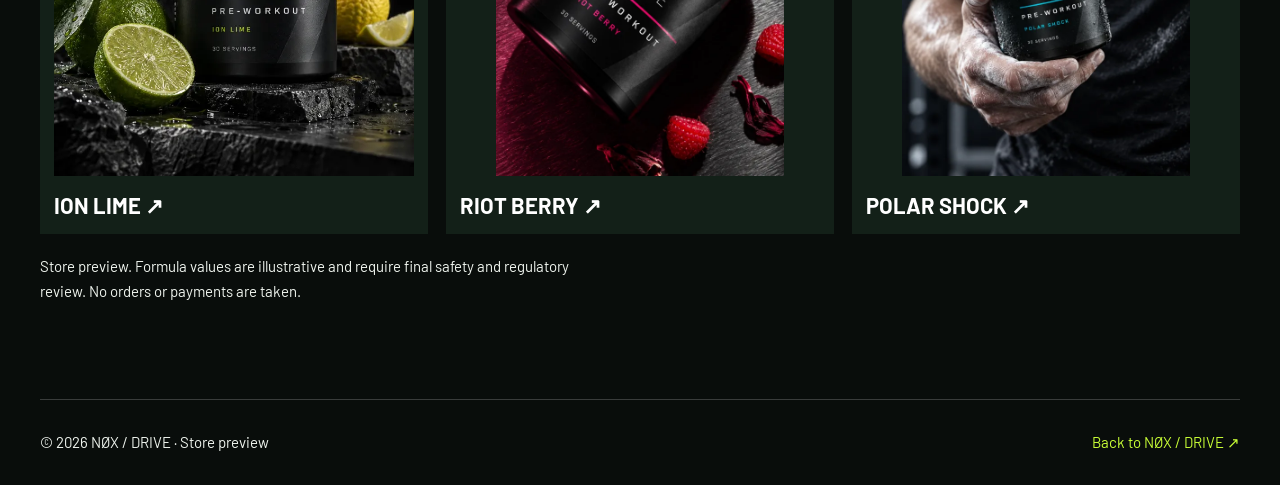
==== commit 4c953689: "Refine brand typography and enlarge supporting UI text" ====
--- a/about.html
+++ b/about.html
@@ -1,3 +1,3 @@
-<!doctype html><html lang="en" data-brand="nox"><head><meta charset="utf-8"><meta name="viewport" content="width=device-width,initial-scale=1"><meta name="theme-color" content="#090d0b"><meta name="description" content="The NØX Drive approach to focused training."><title>About NØX Drive — Own your next set</title><link rel="icon" href="data:,"><link rel="stylesheet" href="detail.css?v=20260922g"><link rel="stylesheet" href="detail-commerce.css?v=20260922c"></head><body>
+<!doctype html><html lang="en" data-brand="nox"><head><meta charset="utf-8"><meta name="viewport" content="width=device-width,initial-scale=1"><meta name="theme-color" content="#090d0b"><meta name="description" content="The NØX Drive approach to focused training."><title>About NØX Drive — Own your next set</title><link rel="icon" href="data:,"><link rel="stylesheet" href="detail.css?v=20260922g"><link rel="stylesheet" href="detail-commerce.css?v=20260922c"><link rel="stylesheet" href="typography.css?v=20260923a"></head><body>
 <a class="skip" href="#main">Skip to content</a><header class="topbar"><nav class="nav shell" aria-label="Primary navigation"><a class="brand" href="index.html">NØX<span>/</span>DRIVE</a><div class="navlinks"><a href="index.html#shop">Flavors</a><a href="about.html" aria-current="page">About us</a><a href="index.html#formula">Formula</a></div></nav></header>
 <main id="main"><section class="about-hero shell"><div><p class="eyebrow">About / NØX Drive</p><h1 class="display">THE WORK<br>IS YOURS.</h1><p class="lead">A training ritual built around focus, not noise.</p><a class="button" href="index.html#shop">Explore the range ↗</a></div><img src="assets/nox-campaign.webp" width="1536" height="1024" alt="NØX Drive tub beside weights in a dark gym"></section><section class="about-band"><div class="shell"><p class="eyebrow">The system / 01</p><div><h2>One core.<br>Three signals.</h2><p>The same declared pre-workout formula is presented in three distinct taste profiles. Pick the one that suits your routine, then choose a single tub, a pair, or the full spectrum.</p></div></div></section><section class="about-end shell"><p class="eyebrow">The range / 02</p><h2>Find your frequency.</h2><div class="related-grid"><a class="related-card" href="product.html?flavor=lime"><img src="assets/lime-hero-640.webp" width="640" height="640" alt="Ion Lime tub"><span>Ion Lime ↗</span></a><a class="related-card" href="product.html?flavor=berry"><img src="assets/nox-berry-640.webp" width="640" height="640" alt="Riot Berry tub"><span>Riot Berry ↗</span></a><a class="related-card" href="product.html?flavor=polar"><img src="assets/nox-polar-640.webp" width="640" height="640" alt="Polar Shock tub"><span>Polar Shock ↗</span></a></div><p class="caution">Store preview. Formula values are illustrative and require final safety and regulatory review. No orders or payments are taken.</p></section></main><footer class="footer shell"><span>© 2026 NØX / DRIVE · Store preview</span><a href="index.html">Back to NØX / DRIVE ↗</a></footer><script src="detail-commerce.js?v=20260922c" defer></script><script src="cart.js?v=20260922b" defer></script></body></html>
--- a/typography.css
+++ b/typography.css
@@ -0,0 +1,45 @@
+@font-face{font-family:NoxText;src:url('assets/fonts/barlow-regular.ttf') format('truetype');font-weight:400;font-display:swap}
+@font-face{font-family:NoxText;src:url('assets/fonts/barlow-bold.ttf') format('truetype');font-weight:600 950;font-display:swap}
+@font-face{font-family:NoxDisplay;src:url('assets/fonts/barlow-condensed.ttf') format('truetype');font-weight:400 950;font-display:swap}
+:root{--brand-body:NoxText,sans-serif;--brand-display:NoxDisplay,sans-serif}
+
+/* Explicit small-copy floors override legacy component specificity. */
+body .kicker,body .eyebrow,body .label{font-size:15px!important;line-height:1.6;letter-spacing:.065em}
+body .mobile-about,body .demo,body .preview,body figcaption,body .footer-col b,body .footer-col p,body .mobile-purchase span,body .mobile-purchase strong{font-size:14px!important;line-height:1.5}
+body .campaign .hero-safety,body .purchase-meta>span,body .purchase-meta small,body .signature-copy dt,body .signature-copy dd,body .market-foot span,body .pack-title>p,body .signal-options span,body .signal-options small{font-size:16px!important;line-height:1.55}
+body .signal-options .option-action,body .pack i,body .close{font-size:14px!important}
+body .pack i{min-width:44px;min-height:44px}
+@media(max-width:780px){body .kicker,body .eyebrow,body .label{font-size:14px!important;letter-spacing:.035em}body .signal-options span,body .signal-options small{font-size:14px!important}}
+/* One type system per brand across home, About, product and bag. */
+body{font-size:18px;line-height:1.65}
+body,body *{font-family:var(--brand-body)!important}
+h1,h2,h3,.display,.display *,h1 *,h2 *,h3 *{font-family:var(--brand-display)!important}
+p,.lead,.intro p,.product-copy .intro,.mix-copy p,.step p,.companion p,.signature-copy>p,.editorial-intro>p,.flavor-purchase>p,.signal-buy>p{font-size:20px;line-height:1.65}
+.kicker,.eyebrow,.label,.edition-tag,.companion .edition-tag,.flavor-heading>span,.market-foot,.campaign-caption,.signal-photo figcaption,.morning-panorama figcaption,.pack small,.pack>span,.pack-note,.detail-crumb{font-size:15px;line-height:1.6;letter-spacing:.065em}
+.navlinks,.nav-links,.nav .links,.site-nav nav,.detail-header nav,.detail-header .navlinks,.bag-button,.cart-trigger{font-size:16px!important}
+.button,.btn,.purchase-button,.flavor-purchase>button,.edition-link,.edition-detail,.flavor-detail,.detail-options a,.text-link,.market-summary>a,.editorial-intro .button,.campaign .button,.signal-buy .button{font-size:16px!important;line-height:1.45;min-height:48px}
+.technical>summary,.faq summary,.purchase-faq summary{font-size:20px;line-height:1.55}
+.faq p,.purchase-faq details p{font-size:18px;line-height:1.75}
+.footer,.footer-links,.footer-col a,.footer-bottom,footer p,.footer p,.product-copy small,.caution,.hero-safety,.signal-buy .hero-safety{font-size:15px;line-height:1.65}
+.shop-line p,.shop-line small,.cart-foot small,.cart-note,.cart-foot p,.shop-quantity .shop-remove{font-size:14px}
+.shop-line h3{font-size:19px;line-height:1.35}
+.detail-options a{padding:10px 14px}
+.related-card{font-size:22px;line-height:1.4}
+@media(max-width:780px){
+ body{font-size:17px}
+ p,.lead,.intro p,.product-copy .intro,.mix-copy p,.step p,.companion p,.signature-copy>p,.editorial-intro>p,.flavor-purchase>p,.signal-buy>p{font-size:17px;line-height:1.65}
+ .kicker,.eyebrow,.label,.edition-tag,.companion .edition-tag,.flavor-heading>span,.market-foot,.campaign-caption,.signal-photo figcaption,.morning-panorama figcaption,.pack small,.pack>span,.pack-note,.detail-crumb{font-size:14px;letter-spacing:.035em}
+ .navlinks,.nav-links,.nav .links,.site-nav nav,.detail-header nav,.detail-header .navlinks,.bag-button,.cart-trigger{font-size:14px!important}
+ .button,.btn,.purchase-button,.flavor-purchase>button,.edition-link,.edition-detail,.flavor-detail,.detail-options a,.text-link,.market-summary>a,.editorial-intro .button,.campaign .button,.signal-buy .button{font-size:15px!important}
+ .technical>summary,.faq summary,.purchase-faq summary{font-size:18px}
+ .faq p,.purchase-faq details p{font-size:17px}
+ .related-card{font-size:16px}
+ .related-grid{grid-template-columns:1fr}
+ .related-card{display:flex;align-items:center;gap:18px;padding:12px}
+ .related-card img{width:96px;height:112px;object-fit:contain;flex:none;margin:0}
+}
+.campaign h1{font-size:clamp(96px,10vw,158px);line-height:.92;letter-spacing:-.025em}
+.shop-heading h2,.pack-title h2,.faq h2{letter-spacing:-.02em;line-height:1.02}
+.signal-options strong{font-family:var(--brand-display)!important;letter-spacing:0}
+.pack>strong{font-family:var(--brand-display)!important}
+@media(max-width:680px){.campaign h1{font-size:82px}.campaign .eyebrow{max-width:280px}.signal-options button{grid-template-columns:26px minmax(0,1fr) auto;gap:10px}.signal-options strong{font-size:32px}.signal-options small{font-size:14px}.signal-photo figcaption{flex-wrap:wrap}.campaign-caption{gap:14px}.campaign-caption span{max-width:48%}}
